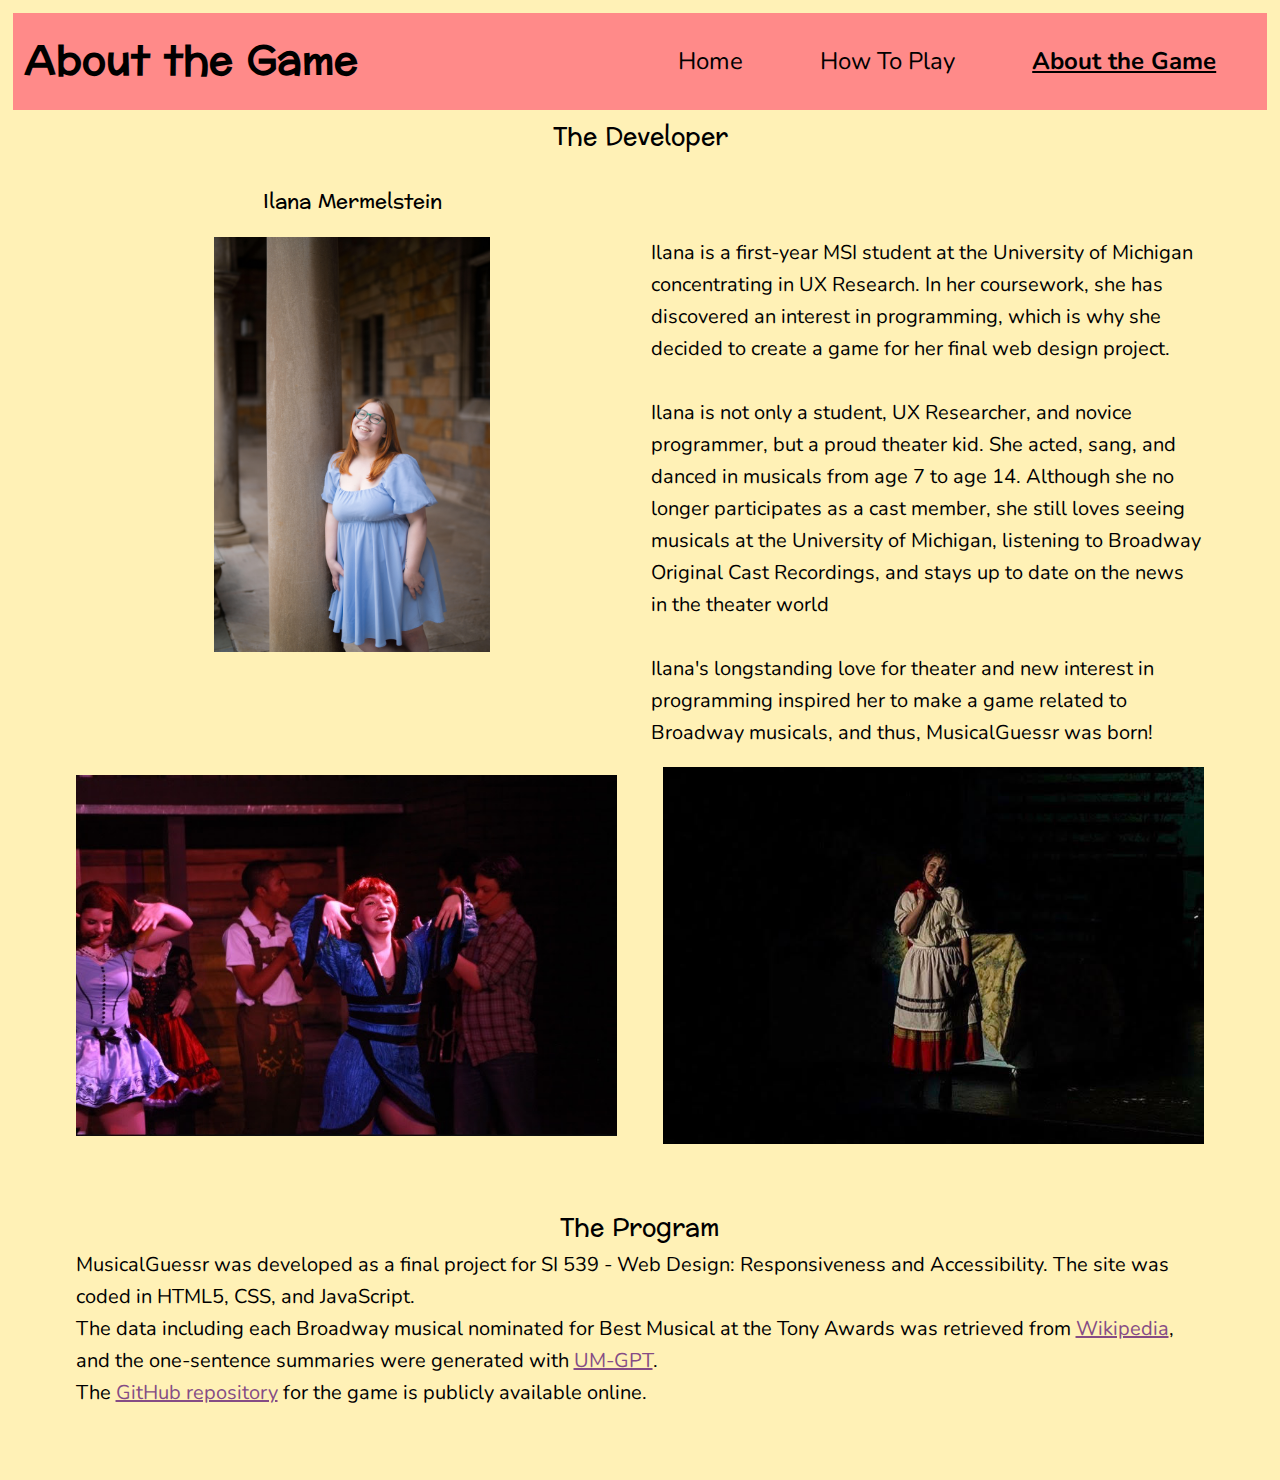
==== about.html @ 55f664e6 "Add files via upload" ====
<!DOCTYPE html>
<html lang="en">
<head>
    <meta charset="UTF-8">
    <meta name="viewport" content="width=device-width, initial-scale=1.0">
    <link rel="stylesheet" href="https://fonts.googleapis.com/css?family=Preahvihear">
    <link rel="stylesheet" href="https://fonts.googleapis.com/css?family=Nunito">
    <link rel="stylesheet" href="css/reset.css">
    <link rel="stylesheet" href="css/style.css">
    <link rel="stylesheet" href="https://cdnjs.cloudflare.com/ajax/libs/font-awesome/4.7.0/css/font-awesome.min.css">
    <link rel="icon" type="image/x-icon" href="images/favicon.png"> 
    <!-- favicon from https://github.com/twitter/twemoji/blob/master/assets/svg/1f3ad.svg -->
    <title>About</title>
</head>
<body>
    <div class = skip>
        <a href = "#about_main">Skip to Main Content</a>
        </div>
    <header>
        <div class="heading">
        <h1>About the Game</h1>
        <a class="icon" onclick="hamburgerMenu()"><img src="images/right.png"></a>
        <!-- <a href="https://www.flaticon.com/free-icons/ui" title="ui icons">Ui icons created by HideMaru - Flaticon</a> -->
        </div>
        <nav>
            <ul id="navLinks">
                <li class="menu"><a href="index.html">Home</a></li>
                <li class="menu"><a href="instructions.html">How To Play</a></li>
                <li class="active"><a href="about.html">About the Game</a></li>
            </ul>
        </nav>
    </header>
    <main>
        <h2>The Developer</h2>
        <br>
        <div class="about">
        <h3 id="about1">Ilana Mermelstein</h3>
        <img id="about2" src="images/ilana_image.jpg" alt="A girl in a blue dress smiles and stands against a pillar." width="50%">
        <div id="about3">
        <p>Ilana is a first-year MSI student at the University of Michigan concentrating in UX Research. In her coursework, she has discovered an interest in programming, which is why she decided to create a game for her final web design project.</p><br>
        <p>Ilana is not only a student, UX Researcher, and novice programmer, but a proud theater kid. She acted, sang, and danced in musicals from age 7 to age 14. Although she no longer participates as a cast member, she still loves seeing musicals at the University of Michigan, listening to Broadway Original Cast Recordings, and stays up to date on the news in the theater world</p><br>
        <p>Ilana's longstanding love for theater and new interest in programming inspired her to make a game related to Broadway musicals, and thus, MusicalGuessr was born!</p>
        </div>
        <div id="about4" class="theaterPics">
        <img src="images/crazy_for_you.jpeg" alt="A girl in a red wig and blue dress costume dances on stage.">
        <img src="images/into_the_woods.jpeg" alt="A girl in a white dress with an apron stands on stage smiling holding a red cape.">
        </div>
        </div>
        <br>
        <div class="about">
        <h2 id="about5">The Program</h2>
        <div id="about6">
        <p>MusicalGuessr was developed as a final project for SI 539 - Web Design: Responsiveness and Accessibility. The site was coded in HTML5, CSS, and JavaScript.</p>
        <p>The data including each Broadway musical nominated for Best Musical at the Tony Awards was retrieved from <a href="https://en.wikipedia.org/wiki/Tony_Award_for_Best_Musical">Wikipedia</a>, and the one-sentence summaries were generated with <a href="https://umgpt.umich.edu/">UM-GPT</a>.</p>
        <p>The <a href="https://github.com/ilanamermelstein/539-final">GitHub repository</a> for the game is publicly available online.</p>
        </div>
        </div>
    </main>
<script src="js/finalproj.js"></script>
</body>
</html>
---- css/style.css ----
body{
    background-color: #FFF1B6;
    margin: 1%
}
header{
    background-color: #FF8A89;
    padding: 1%
}
main{
    line-height: 2rem;
}
h1{
    font-family: 'Preahvihear';
    font-size: 250%;
    text-align: center;
    font-weight: bold;
}
h2{
    font-family: 'Preahvihear';
    font-size: 150%;
    text-align: center;
    padding-top: 1%;
}
h3{
    font-family: 'Preahvihear';
    font-size: 125%;
}
p, label{
    font-family: 'Nunito';
    font-size: 125%;
}
nav li{
    display: block;
    font-family: 'Nunito';
    font-size: 150%
}
main li{
    font-family: 'Nunito';
    font-size: 125%;
}
main li::before{
    content: "🎵 "
}
main ul{
    display: inline-block;
    margin-left: 30px;
}
button{
    display: block;
    justify-self: center;
    font-family: 'Nunito';
    font-size: 125%;
    text-align: center;
    font-weight: bold;
}
button:focus{
    text-decoration: underline;
}
main a{
    text-decoration: underline;
    color: #854c85
}
b{
    font-weight: bold;
}
a:focus{
    border-style: solid;
    border-color: black;
    border-width: thick;
    font-weight: bold;
}
/* skip to main content styling */
.skip a{
    position: absolute;
    top: -50px;
}
.skip a:focus{
    position: absolute;
    top: 20px;
    background-color: #FFF1B6;
    font-family: 'Nunito';
    font-size: 125%;
    color: black;
    font-weight: bold;
    border-style: solid;
    border-color: black;
    border-width: thick;
}
/* navigation menu */
.heading{
    display: flex;
    flex-direction: row;
    flex-wrap: wrap;
    justify-content: space-between;
    align-items: center;
}
#navLinks{
    background-color: #FFF1B6;
    color: black;
    padding: 14px 16px;
    text-decoration: none;
    font-size: 100%;
    display: none;
}
.icon, .icon:active{
    background: #FF8A89;
    display: inline-block;
    color: black;
    width: 7%
}
li.active{
    text-decoration: underline;
    font-weight: bold;
    color: black;
}

/* buttons */
.playButton{
    background-color: #FF8A89;
    border-color: #ec605d;
    border-width: 25%;
    border-style: solid;
    border-radius: 15%;
    padding: 1%;
    display: block
}
.playButton a{
    color: black;
    text-decoration: none;
    display: block;
}
.playButton a:focus, .playButton a:active{
    text-decoration: underline;
    border-style: none
}
.playPageButton{
    background-color: #854c85;
    border-color: #5a315a;
    border-width: 25%;
    border-style: solid;
    border-radius: 15%;
    padding: 1%;
    color: white
}
button:hover{
    background-color: white;
}
.playPageButton:hover{
    background-color: white;
    color: #5a315a
}

/* about page */
.about{
    display: grid;
    grid-template-columns: 1fr;
    width: 90%;
    gap: 2%;
    justify-content: center;
    justify-items: center;
    justify-self: center;
    padding-bottom: 15%
}
.theaterPics{
    display: grid;
    grid-template-columns: 1fr 1fr;
    column-gap: 2%;
    align-items: center
}

/* play page */
#guess{
    display: inline-block;
    height: 120%;
    width: 50%;
    border-color: #5a315a;
    border-width: thin;
    border-style: solid;
    background-color: white;
    padding: 1%;
    font-family: 'Nunito';
}
#startGame{
    display: block;
}
#gamePlay{
    display: none
}
#nextRound{
    display: none
}
#getFinalScore{
    display: none
}

@media screen and (min-width: 900px){
    .icon{
        display: none
    }
    #navLinks{
        display: flex;
        flex-direction: row;
        justify-content: space-around;
        background-color: #FF8A89;
        align-items: center;
        padding: 0
    }
    header{
        display: grid;
        grid-template-columns: 1fr 1fr;
        align-items: center;
    }
    .about{
        display: grid;
        grid-template-columns: 1fr 1fr;
        width: 90%;
        gap: 2%;
        justify-content: center;
        justify-items: center;
        justify-self: center;
        padding-bottom: 5%
    }
    #about1{
        grid-area: 1/1/2/2;
    }
    #about2{
        grid-area: 2/1/3/2
    }
    #about3{
        grid-area: 2/2/3/3;
    }
    #about4{
        grid-area: 3/1/4/3
    }
    .theaterPics{
        display: grid;
        grid-template-columns: 1fr 1fr;
        column-gap: 4%;
        align-items: center
    }
    #about5{
        grid-area: 1/1/2/3;
    }
    #about6{
        grid-area: 2/1/3/3;
    }
}
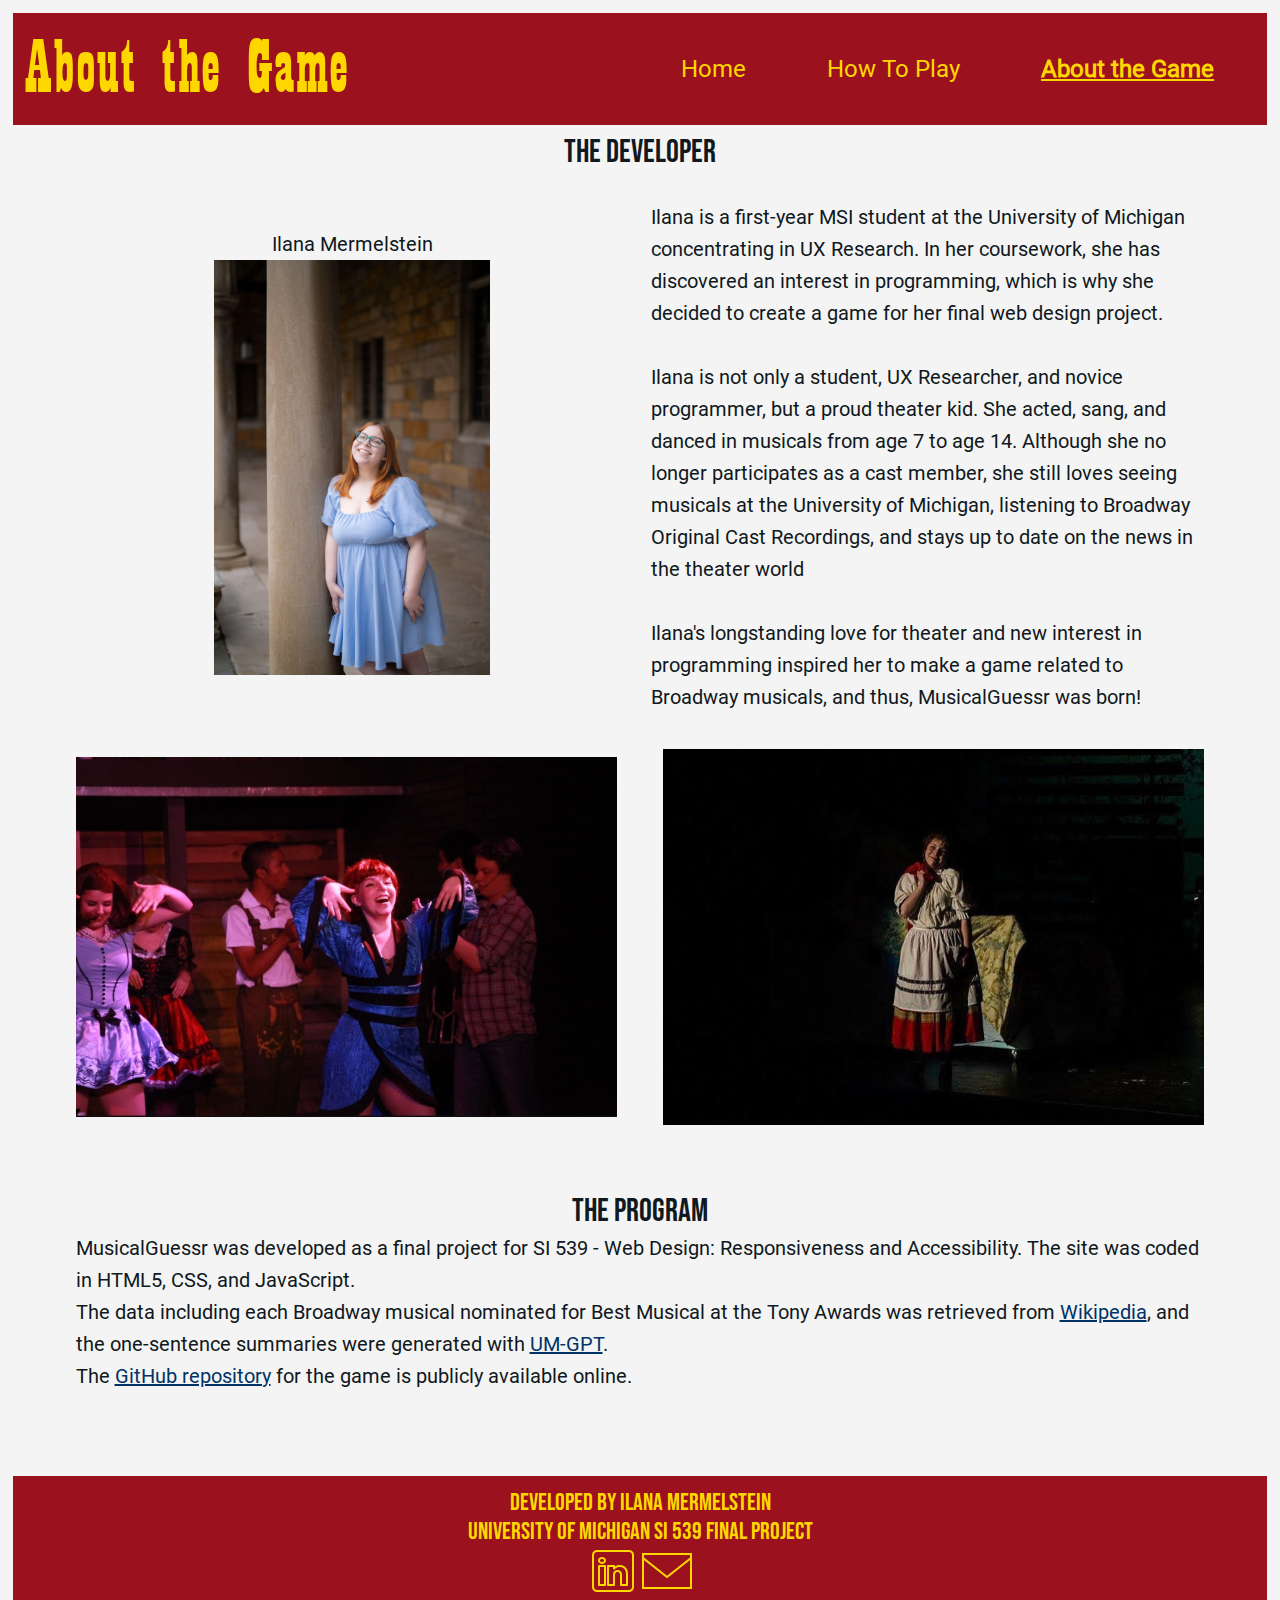
==== commit cc3d81ad: "Add files via upload" ====
--- a/about.html
+++ b/about.html
@@ -19,7 +19,7 @@
     <header>
         <div class="heading">
         <h1>About the Game</h1>
-        <a class="icon" onclick="hamburgerMenu()"><img src="images/right.png"></a>
+        <a class="icon" onclick="hamburgerMenu()"><img src="images/hamburger_menu.png" alt=""></a>
         <!-- <a href="https://www.flaticon.com/free-icons/ui" title="ui icons">Ui icons created by HideMaru - Flaticon</a> -->
         </div>
         <nav>
@@ -30,12 +30,14 @@
             </ul>
         </nav>
     </header>
-    <main>
+    <main id="about_main">
         <h2>The Developer</h2>
         <br>
         <div class="about">
-        <h3 id="about1">Ilana Mermelstein</h3>
-        <img id="about2" src="images/ilana_image.jpg" alt="A girl in a blue dress smiles and stands against a pillar." width="50%">
+        <div id="name_photo">
+        <h3>Ilana Mermelstein</h3>
+        <img src="images/ilana_image.jpg" alt="A girl in a blue dress smiles and stands against a pillar." width="50%">
+        </div>
         <div id="about3">
         <p>Ilana is a first-year MSI student at the University of Michigan concentrating in UX Research. In her coursework, she has discovered an interest in programming, which is why she decided to create a game for her final web design project.</p><br>
         <p>Ilana is not only a student, UX Researcher, and novice programmer, but a proud theater kid. She acted, sang, and danced in musicals from age 7 to age 14. Although she no longer participates as a cast member, she still loves seeing musicals at the University of Michigan, listening to Broadway Original Cast Recordings, and stays up to date on the news in the theater world</p><br>
@@ -51,11 +53,17 @@
         <h2 id="about5">The Program</h2>
         <div id="about6">
         <p>MusicalGuessr was developed as a final project for SI 539 - Web Design: Responsiveness and Accessibility. The site was coded in HTML5, CSS, and JavaScript.</p>
-        <p>The data including each Broadway musical nominated for Best Musical at the Tony Awards was retrieved from <a href="https://en.wikipedia.org/wiki/Tony_Award_for_Best_Musical">Wikipedia</a>, and the one-sentence summaries were generated with <a href="https://umgpt.umich.edu/">UM-GPT</a>.</p>
-        <p>The <a href="https://github.com/ilanamermelstein/539-final">GitHub repository</a> for the game is publicly available online.</p>
+        <p>The data including each Broadway musical nominated for Best Musical at the Tony Awards was retrieved from <a class="aboutLink" href="https://en.wikipedia.org/wiki/Tony_Award_for_Best_Musical">Wikipedia</a>, and the one-sentence summaries were generated with <a class="aboutLink" href="https://umgpt.umich.edu/">UM-GPT</a>.</p>
+        <p>The <a class="aboutLink" href="https://github.com/ilanamermelstein/539-final">GitHub repository</a> for the game is publicly available online.</p>
         </div>
         </div>
     </main>
+    <footer>
+        <p>Developed by Ilana Mermelstein</p>
+        <p>University of Michigan SI 539 Final Project</p>
+        <a href="https://www.linkedin.com/in/ilana-mermelstein/"><img src="images/linkedin-logo.png" alt="LinkedIn Logo"></a>
+        <a href="mailto:imerm@umich.edu"><img src="images/email-icon.png" alt="Envelope Icon"></a>
+    </footer>
 <script src="js/finalproj.js"></script>
 </body>
 </html>--- a/css/style.css
+++ b/css/style.css
@@ -1,42 +1,66 @@
+@font-face {
+    font-family: Playbill;
+    src: url(/Playbill.ttf);
+}
+@font-face {
+    font-family: BebasNeue;
+    src: url(/BebasNeue-Regular.ttf);
+}
+@font-face {
+    font-family: Roboto;
+    src: url(/Roboto-Regular.ttf);
+}
 body{
-    background-color: #FFF1B6;
+    background-color: #F4F4F4;
     margin: 1%
 }
 header{
-    background-color: #FF8A89;
+    background-color: #9B111E;
     padding: 1%
 }
 main{
     line-height: 2rem;
 }
 h1{
-    font-family: 'Preahvihear';
-    font-size: 250%;
-    text-align: center;
-    font-weight: bold;
+    font-family: Playbill, 'Georgia', 'Times New Roman';
+    font-size: 500%;
+    text-align: center;
+    font-weight: 200;
+    letter-spacing: .1rem;
+    color: #FFD700;
 }
 h2{
-    font-family: 'Preahvihear';
-    font-size: 150%;
+    font-family: BebasNeue, Roboto, 'Arial', 'Helvetica';
+    font-size: 200%;
     text-align: center;
     padding-top: 1%;
+    color: #101820;
+}
+#slogan{
+    padding: 4%;
+    font-size: 400%;
+    line-height: 4rem;
+    color: #003366;
 }
 h3{
-    font-family: 'Preahvihear';
-    font-size: 125%;
+    font-family: Roboto, 'Arial', 'Helvetica';
+    font-size: 125%;
+    color: #101820;
 }
 p, label{
-    font-family: 'Nunito';
-    font-size: 125%;
+    font-family: Roboto, 'Arial', 'Helvetica';
+    font-size: 125%;
+    color: #101820;
 }
 nav li{
     display: block;
-    font-family: 'Nunito';
+    font-family: Roboto, 'Arial', 'Helvetica';
     font-size: 150%
 }
 main li{
-    font-family: 'Nunito';
-    font-size: 125%;
+    font-family: Roboto, 'Arial', 'Helvetica';
+    font-size: 125%;
+    color: #101820;
 }
 main li::before{
     content: "🎵 "
@@ -48,7 +72,7 @@
 button{
     display: block;
     justify-self: center;
-    font-family: 'Nunito';
+    font-family: BebasNeue, Roboto, 'Arial', 'Helvetica';
     font-size: 125%;
     text-align: center;
     font-weight: bold;
@@ -58,15 +82,15 @@
 }
 main a{
     text-decoration: underline;
-    color: #854c85
+    color: #003366
 }
 b{
     font-weight: bold;
 }
 a:focus{
     border-style: solid;
-    border-color: black;
-    border-width: thick;
+    border-color: #4CBB17;
+    border-width: medium;
     font-weight: bold;
 }
 /* skip to main content styling */
@@ -77,13 +101,13 @@
 .skip a:focus{
     position: absolute;
     top: 20px;
-    background-color: #FFF1B6;
-    font-family: 'Nunito';
-    font-size: 125%;
-    color: black;
-    font-weight: bold;
-    border-style: solid;
-    border-color: black;
+    background-color: #F4F4F4;
+    font-family: Roboto, 'Arial', 'Helvetica';
+    font-size: 125%;
+    color: #9B111E;
+    font-weight: bold;
+    border-style: solid;
+    border-color: #4CBB17;
     border-width: thick;
 }
 /* navigation menu */
@@ -93,61 +117,60 @@
     flex-wrap: wrap;
     justify-content: space-between;
     align-items: center;
+    justify-items: center;
 }
 #navLinks{
-    background-color: #FFF1B6;
-    color: black;
+    background-color: #F4F4F4;
+    color: #9B111E;
     padding: 14px 16px;
     text-decoration: none;
     font-size: 100%;
     display: none;
 }
 .icon, .icon:active{
-    background: #FF8A89;
+    background: #9B111E;
     display: inline-block;
-    color: black;
-    width: 7%
-}
-li.active{
-    text-decoration: underline;
-    font-weight: bold;
-    color: black;
+    color: #F4F4F4;
+    width: 10%;
+    padding: 1%;
+}
+nav li.active{
+    text-decoration: underline;
+    font-weight: bold;
 }
 
 /* buttons */
 .playButton{
-    background-color: #FF8A89;
-    border-color: #ec605d;
+    background-color: #9B111E;
+    border-color: #8B0000;
     border-width: 25%;
     border-style: solid;
     border-radius: 15%;
     padding: 1%;
-    display: block
-}
-.playButton a{
-    color: black;
+    display: block;
+    color: #FFD700;
     text-decoration: none;
-    display: block;
-}
-.playButton a:focus, .playButton a:active{
-    text-decoration: underline;
-    border-style: none
+}
+.playButton:focus, .playButton:hover{
+    text-decoration: underline;
+}
+.playButton:hover{
+    background-color: #8B0000;
 }
 .playPageButton{
-    background-color: #854c85;
-    border-color: #5a315a;
+    background-color: #003366;
+    border-color: #101820;
     border-width: 25%;
     border-style: solid;
     border-radius: 15%;
     padding: 1%;
-    color: white
-}
-button:hover{
-    background-color: white;
+    color: #F9C74F
+}
+.playPageButton:focus, .playPageButton:hover{
+    text-decoration: underline;
 }
 .playPageButton:hover{
-    background-color: white;
-    color: #5a315a
+    background-color: #101820;
 }
 
 /* about page */
@@ -161,11 +184,21 @@
     justify-self: center;
     padding-bottom: 15%
 }
+#name_photo{
+    text-align: center;
+    align-self: center;
+}
+#name_photo img{
+    align-self: stretch;
+}
 .theaterPics{
     display: grid;
     grid-template-columns: 1fr 1fr;
     column-gap: 2%;
     align-items: center
+}
+.aboutLink:hover{
+    color: #8B0000;
 }
 
 /* play page */
@@ -173,12 +206,12 @@
     display: inline-block;
     height: 120%;
     width: 50%;
-    border-color: #5a315a;
+    border-color: #9B111E;
     border-width: thin;
     border-style: solid;
     background-color: white;
     padding: 1%;
-    font-family: 'Nunito';
+    font-family: Roboto, 'Arial', 'Helvetica';
 }
 #startGame{
     display: block;
@@ -191,6 +224,30 @@
 }
 #getFinalScore{
     display: none
+}
+.playPage{
+    text-align: center;
+}
+.playPage #guess{
+    text-align: left;
+}
+.playPage h3{
+    font-weight: bolder;
+}
+.playPage p{
+    font-style: italic;
+}
+/* footer */
+footer{
+    text-align: center;
+    margin-top: 2%;
+    padding: 1%;
+    background-color: #9B111E;
+}
+footer p{
+    font-family: BebasNeue, Roboto, 'Arial', 'Helvetica';
+    font-size: 150%;
+    color: #FFD700;
 }
 
 @media screen and (min-width: 900px){
@@ -201,9 +258,13 @@
         display: flex;
         flex-direction: row;
         justify-content: space-around;
-        background-color: #FF8A89;
+        background-color: #9B111E;
         align-items: center;
-        padding: 0
+        padding: 0;
+        color: #FFD700;
+    }
+    nav li.active{
+        color: #FFD700;
     }
     header{
         display: grid;
@@ -220,14 +281,15 @@
         justify-self: center;
         padding-bottom: 5%
     }
-    #about1{
+    #name_photo{
         grid-area: 1/1/2/2;
-    }
-    #about2{
-        grid-area: 2/1/3/2
+        align-self: center;
+    }
+    #name_photo img{
+        align-self: stretch;
     }
     #about3{
-        grid-area: 2/2/3/3;
+        grid-area: 1/2/2/3;
     }
     #about4{
         grid-area: 3/1/4/3
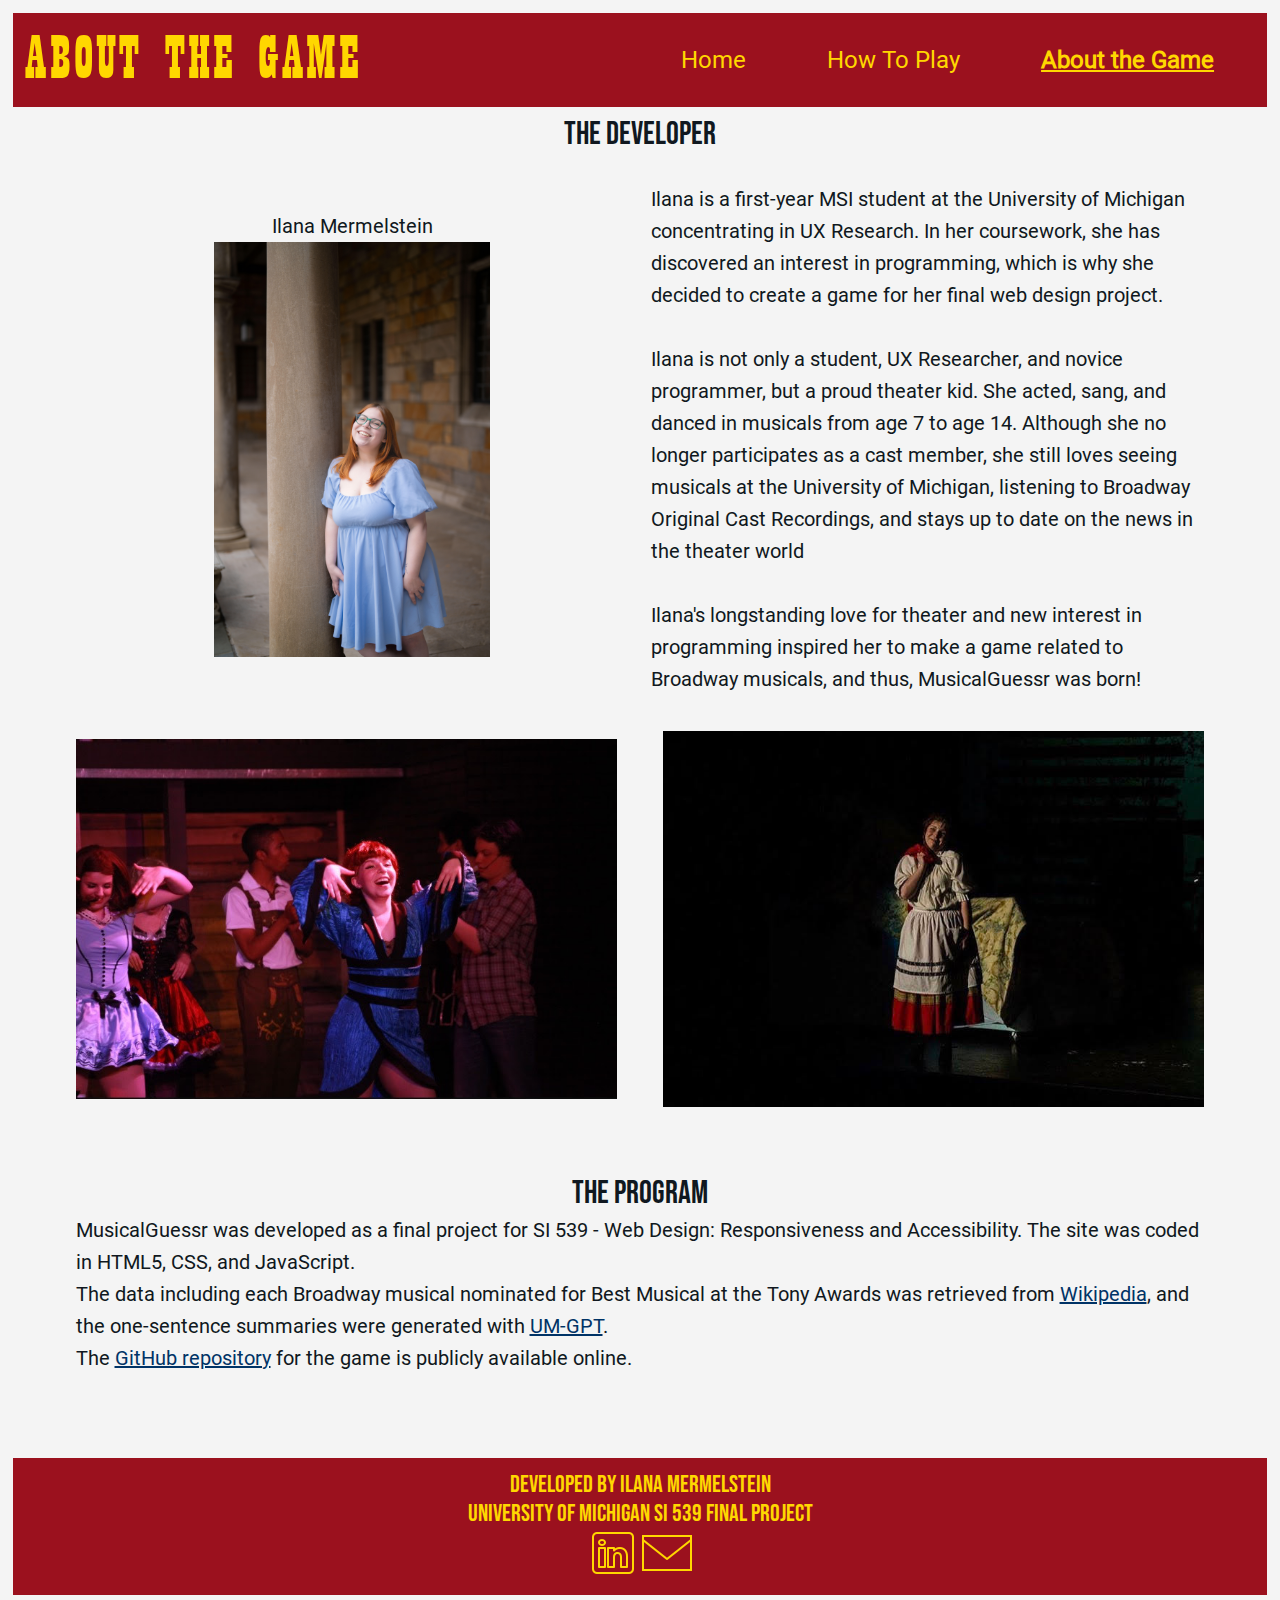
==== commit 3f548ae1: "Add files via upload" ====
--- a/about.html
+++ b/about.html
@@ -18,7 +18,7 @@
         </div>
     <header>
         <div class="heading">
-        <h1>About the Game</h1>
+        <h1>ABOUT THE GAME</h1>
         <a class="icon" onclick="hamburgerMenu()"><img src="images/hamburger_menu.png" alt=""></a>
         <!-- <a href="https://www.flaticon.com/free-icons/ui" title="ui icons">Ui icons created by HideMaru - Flaticon</a> -->
         </div>
--- a/css/style.css
+++ b/css/style.css
@@ -1,14 +1,14 @@
 @font-face {
     font-family: Playbill;
-    src: url(/Playbill.ttf);
+    src: url('/Playbill.ttf');
 }
 @font-face {
     font-family: BebasNeue;
-    src: url(/BebasNeue-Regular.ttf);
+    src: url('/BebasNeue-Regular.ttf');
 }
 @font-face {
     font-family: Roboto;
-    src: url(/Roboto-Regular.ttf);
+    src: url('/Roboto-Regular.ttf');
 }
 body{
     background-color: #F4F4F4;
@@ -23,10 +23,10 @@
 }
 h1{
     font-family: Playbill, 'Georgia', 'Times New Roman';
-    font-size: 500%;
-    text-align: center;
-    font-weight: 200;
-    letter-spacing: .1rem;
+    font-size: 400%;
+    text-align: center;
+    font-weight: 100;
+    letter-spacing: .2rem;
     color: #FFD700;
 }
 h2{
